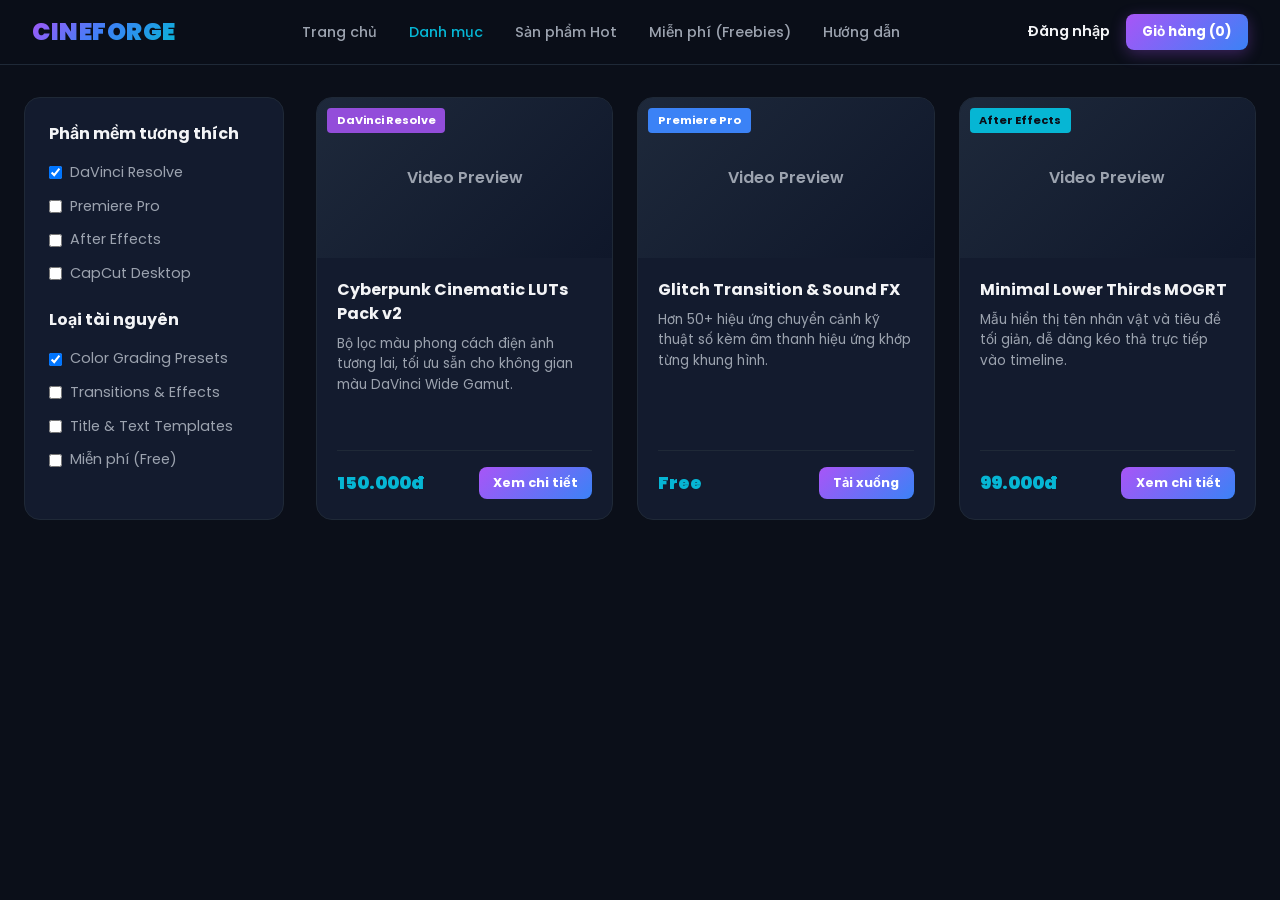
==== danh_muc.html @ b5e8103b "first commit" ====
<!doctype html>
<html lang="vi">
  <head>
    <meta charset="UTF-8" />
    <meta name="viewport" content="width=device-width, initial-scale=1.0" />
    <title>Danh mục tài nguyên - CineForge</title>
    <!-- Google Fonts -->
    <link
      href="https://fonts.googleapis.com/css2?family=Inter:wght@400;500;600;700;900&family=Poppins:wght@400;600;700;900&display=swap"
      rel="stylesheet"
    />
    <!-- File CSS chung -->
    <link rel="stylesheet" href="style.css" />
  </head>
  <body>
    <!-- Navigation Bar -->
    <header>
      <div class="nav-container">
        <div class="logo">CINEFORGE</div>
        <ul class="nav-links">
          <li><a href="index.html">Trang chủ</a></li>
          <li>
            <a href="danh_muc.html" style="color: var(--neon-cyan)">Danh mục</a>
          </li>
          <li><a href="san_pham.html">Sản phẩm Hot</a></li>
          <li><a href="free.html">Miễn phí (Freebies)</a></li>
          <li><a href="help.html">Hướng dẫn</a></li>
        </ul>
        <div class="nav-actions">
          <a href="login.html" class="login-btn">Đăng nhập</a>
          <a href="gio_hang.html" class="cart-btn">Giỏ hàng (0)</a>
        </div>
      </div>
    </header>

    <!-- Main Shop Section -->
    <div class="shop-container">
      <!-- Bộ lọc bên trái -->
      <aside class="filter-sidebar">
        <div class="filter-group">
          <h3>Phần mềm tương thích</h3>
          <ul class="filter-options">
            <li>
              <label><input type="checkbox" checked /> DaVinci Resolve</label>
            </li>
            <li>
              <label><input type="checkbox" /> Premiere Pro</label>
            </li>
            <li>
              <label><input type="checkbox" /> After Effects</label>
            </li>
            <li>
              <label><input type="checkbox" /> CapCut Desktop</label>
            </li>
          </ul>
        </div>
        <div class="filter-group">
          <h3>Loại tài nguyên</h3>
          <ul class="filter-options">
            <li>
              <label
                ><input type="checkbox" checked /> Color Grading Presets</label
              >
            </li>
            <li>
              <label><input type="checkbox" /> Transitions & Effects</label>
            </li>
            <li>
              <label><input type="checkbox" /> Title & Text Templates</label>
            </li>
            <li>
              <label><input type="checkbox" /> Miễn phí (Free)</label>
            </li>
          </ul>
        </div>
      </aside>

      <!-- Danh sách sản phẩm bên phải -->
      <main class="product-grid">
        <!-- Sản phẩm 1 -->
        <div class="product-card">
          <div class="product-thumb">
            <span class="product-badge">DaVinci Resolve</span>
            <span>Video Preview</span>
          </div>
          <div class="product-content">
            <h3 class="product-title">Cyberpunk Cinematic LUTs Pack v2</h3>
            <p class="product-desc">
              Bộ lọc màu phong cách điện ảnh tương lai, tối ưu sẵn cho không
              gian màu DaVinci Wide Gamut.
            </p>
            <div class="product-footer">
              <span class="product-price">150.000đ</span>
              <a href="#" class="btn-buy">Xem chi tiết</a>
            </div>
          </div>
        </div>

        <!-- Sản phẩm 2 -->
        <div class="product-card">
          <div class="product-thumb">
            <span class="product-badge" style="background: var(--electric-blue)"
              >Premiere Pro</span
            >
            <span>Video Preview</span>
          </div>
          <div class="product-content">
            <h3 class="product-title">Glitch Transition & Sound FX</h3>
            <p class="product-desc">
              Hơn 50+ hiệu ứng chuyển cảnh kỹ thuật số kèm âm thanh hiệu ứng
              khớp từng khung hình.
            </p>
            <div class="product-footer">
              <span class="product-price">Free</span>
              <a href="#" class="btn-buy">Tải xuống</a>
            </div>
          </div>
        </div>

        <!-- Sản phẩm 3 -->
        <div class="product-card">
          <div class="product-thumb">
            <span
              class="product-badge"
              style="background: var(--neon-cyan); color: #0b0f19"
              >After Effects</span
            >
            <span>Video Preview</span>
          </div>
          <div class="product-content">
            <h3 class="product-title">Minimal Lower Thirds MOGRT</h3>
            <p class="product-desc">
              Mẫu hiển thị tên nhân vật và tiêu đề tối giản, dễ dàng kéo thả
              trực tiếp vào timeline.
            </p>
            <div class="product-footer">
              <span class="product-price">99.000đ</span>
              <a href="#" class="btn-buy">Xem chi tiết</a>
            </div>
          </div>
        </div>
      </main>
    </div>
    <script src="script.js"></script>
  </body>
</html>
---- style.css ----
/* Thiết lập chung & Biến màu chủ đạo Dark Mode */
:root {
  --bg-dark: #0b0f19;
  --bg-card: #131b2e;
  --neon-purple: #a855f7;
  --electric-blue: #3b82f6;
  --neon-cyan: #06b6d4;
  --text-main: #f3f4f6;
  --text-muted: #9ca3af;
  --border-color: #1f2937;
}

* {
  margin: 0;
  padding: 0;
  box-sizing: border-box;
}

body {
  background-color: var(--bg-dark);
  color: var(--text-main);
  font-family: "Poppins", "Inter", sans-serif;
  line-height: 1.5;
  overflow-x: hidden;
}

/* Header & Navigation */
header {
  position: sticky;
  top: 0;
  z-index: 50;
  background-color: rgba(11, 15, 25, 0.85);
  backdrop-filter: blur(10px);
  border-bottom: 1px solid var(--border-color);
}

.nav-container {
  max-width: 1280px;
  margin: 0 auto;
  padding: 0 1.5rem;
  height: 4rem;
  display: flex;
  align-items: center;
  justify-content: space-between;
}

.logo {
  font-size: 1.5rem;
  font-weight: 900;
  background: linear-gradient(
    135deg,
    var(--neon-purple),
    var(--electric-blue),
    var(--neon-cyan)
  );
  -webkit-background-clip: text;
  -webkit-text-fill-color: transparent;
  letter-spacing: 0.5px;
}

.nav-links {
  display: flex;
  gap: 2rem;
  list-style: none;
}

.nav-links a {
  color: var(--text-muted);
  text-decoration: none;
  font-size: 0.9rem;
  font-weight: 500;
  transition: color 0.2s;
}

.nav-links a:hover {
  color: var(--neon-cyan);
}

.nav-actions {
  display: flex;
  align-items: center;
  gap: 1rem;
}

.login-btn {
  color: var(--text-main);
  text-decoration: none;
  font-size: 0.9rem;
  font-weight: 600;
  transition: color 0.2s;
}

.login-btn:hover {
  color: var(--neon-purple);
}

.cart-btn {
  background: linear-gradient(135deg, var(--neon-purple), var(--electric-blue));
  color: white;
  padding: 0.5rem 1rem;
  border-radius: 0.5rem;
  font-size: 0.85rem;
  font-weight: 700;
  text-decoration: none;
  box-shadow: 0 4px 15px rgba(168, 85, 247, 0.3);
  transition: opacity 0.2s;
}

.cart-btn:hover {
  opacity: 0.9;
}

/* file cấu hình nếu muốn nó dịnh chuyển chử khi phóng to thu nhỏ */
/* .hero {
  position: relative;
  padding: 6rem 1rem 8rem;
  text-align: center;
}

.hero-badge {
  display: inline-block;
  padding: 0.35rem 1rem;
  margin-bottom: 1.5rem;
  font-size: 0.75rem;
  font-weight: 600;
  text-transform: uppercase;
  letter-spacing: 1px;
  color: var(--neon-cyan);
  background-color: rgba(6, 182, 212, 0.1);
  border: 1px solid rgba(6, 182, 212, 0.3);
  border-radius: 50px;
}

.hero h1 {
  font-size: clamp(2.5rem, 5vw, 4rem);
  font-weight: 900;
  max-width: 900px;
  margin: 0 auto 1.5rem;
  line-height: 1.2;
}

.hero h1 span {
  background: linear-gradient(135deg, var(--neon-purple), var(--neon-cyan));
  -webkit-background-clip: text;
  -webkit-text-fill-color: transparent;
}

.hero p {
  color: var(--text-muted);
  font-size: 1.1rem;
  max-width: 650px;
  margin: 0 auto 2.5rem;
} */

/* Hero Section - Đã tối ưu chống dịch chuyển chữ */
.hero {
  position: relative;
  padding: 5rem 1rem 6rem;
  text-align: center;
  max-width: 1000px; /* Giới hạn khung chứa để chữ không bị bè ra quá rộng */
  margin: 0 auto;
}

.hero-badge {
  display: inline-block;
  padding: 0.35rem 1rem;
  margin-bottom: 1.5rem;
  font-size: 0.75rem;
  font-weight: 600;
  text-transform: uppercase;
  letter-spacing: 1px;
  color: var(--neon-cyan);
  background-color: rgba(6, 182, 212, 0.1);
  border: 1px solid rgba(6, 182, 212, 0.3);
  border-radius: 50px;
}

.hero h1 {
  /* Dùng kích thước ổn định hơn, hạn chế dùng vw quá lớn gây giật chữ */
  font-size: clamp(2rem, 3.5vw, 3.5rem);
  font-weight: 900;
  width: 100%;
  margin: 0 auto 1.5rem;
  line-height: 1.25;
  word-break: keep-all; /* Tránh ngắt từ tiếng Anh/Việt tùy tiện */
}

.hero h1 span {
  background: linear-gradient(135deg, var(--neon-purple), var(--neon-cyan));
  -webkit-background-clip: text;
  -webkit-text-fill-color: transparent;
  display: inline-block; /* Giúp cụm chữ màu không bị trôi dòng độc lập lỗi */
}

.hero p {
  color: var(--text-muted);
  font-size: 1rem;
  max-width: 600px;
  margin: 0 auto 2.5rem;
  line-height: 1.6;
}

.hero-buttons {
  display: flex;
  justify-content: center;
  gap: 1rem;
  flex-wrap: wrap;
}

.btn-primary {
  background: linear-gradient(135deg, var(--neon-purple), var(--electric-blue));
  color: white;
  padding: 0.9rem 2rem;
  border-radius: 0.75rem;
  font-weight: 700;
  text-decoration: none;
  box-shadow: 0 8px 25px rgba(168, 85, 247, 0.35);
  transition: transform 0.2s;
}

.btn-primary:hover {
  transform: translateY(-2px);
}

.btn-secondary {
  background-color: var(--bg-card);
  color: var(--text-main);
  border: 1px solid var(--border-color);
  padding: 0.9rem 2rem;
  border-radius: 0.75rem;
  font-weight: 700;
  text-decoration: none;
  transition: border-color 0.2s;
}

.btn-secondary:hover {
  border-color: var(--text-muted);
}

/* tab danh mục */
/* Shop Page Specific Styles */
.shop-container {
  max-width: 1280px;
  margin: 2rem auto;
  padding: 0 1.5rem;
  display: grid;
  grid-template-columns: 260px 1fr;
  gap: 2rem;
}

@media (max-width: 768px) {
  .shop-container {
    grid-template-columns: 1fr;
  }
}

/* Sidebar Filter */
.filter-sidebar {
  background-color: var(--bg-card);
  border: 1px solid var(--border-color);
  border-radius: 1rem;
  padding: 1.5rem;
  height: fit-content;
}

.filter-group h3 {
  font-size: 1rem;
  font-weight: 700;
  margin-bottom: 1rem;
  color: var(--text-main);
}

.filter-options {
  list-style: none;
  display: flex;
  flex-direction: column;
  gap: 0.75rem;
  margin-bottom: 1.5rem;
}

.filter-options label {
  display: flex;
  align-items: center;
  gap: 0.5rem;
  color: var(--text-muted);
  font-size: 0.9rem;
  cursor: pointer;
  transition: color 0.2s;
}

.filter-options label:hover {
  color: var(--neon-cyan);
}

/* Product Grid */
.product-grid {
  display: grid;
  grid-template-columns: repeat(auto-fill, minmax(280px, 1fr));
  gap: 1.5rem;
}

.product-card {
  background-color: var(--bg-card);
  border: 1px solid var(--border-color);
  border-radius: 1rem;
  overflow: hidden;
  transition:
    transform 0.2s,
    border-color 0.2s;
  display: flex;
  flex-direction: column;
}

.product-card:hover {
  transform: translateY(-4px);
  border-color: var(--neon-purple);
}

.product-thumb {
  position: relative;
  width: 100%;
  height: 160px;
  background: linear-gradient(135deg, #1e293b, #0f172a);
  display: flex;
  align-items: center;
  justify-content: center;
  color: var(--text-muted);
  font-weight: 600;
}

.product-badge {
  position: absolute;
  top: 10px;
  left: 10px;
  background: rgba(168, 85, 247, 0.85);
  backdrop-filter: blur(4px);
  color: white;
  font-size: 0.7rem;
  font-weight: 700;
  padding: 0.25rem 0.6rem;
  border-radius: 4px;
}

.product-content {
  padding: 1.25rem;
  display: flex;
  flex-direction: column;
  flex-grow: 1;
}

.product-title {
  font-size: 1rem;
  font-weight: 700;
  margin-bottom: 0.5rem;
  color: var(--text-main);
}

.product-desc {
  font-size: 0.85rem;
  color: var(--text-muted);
  margin-bottom: 1rem;
  flex-grow: 1;
}

.product-footer {
  display: flex;
  align-items: center;
  justify-content: space-between;
  border-top: 1px solid var(--border-color);
  padding-top: 1rem;
  margin-top: auto;
}

.product-price {
  font-size: 1.1rem;
  font-weight: 900;
  color: var(--neon-cyan);
}

.btn-buy {
  background: linear-gradient(135deg, var(--neon-purple), var(--electric-blue));
  color: white;
  padding: 0.4rem 0.9rem;
  border-radius: 0.5rem;
  font-size: 0.8rem;
  font-weight: 700;
  text-decoration: none;
  transition: opacity 0.2s;
}

.btn-buy:hover {
  opacity: 0.9;
}

/* tab sản phẩm */
/* Product Detail Page Styles */
.product-detail-container {
  max-width: 1200px;
  margin: 2.5rem auto;
  padding: 0 1.5rem;
  display: grid;
  grid-template-columns: 1.2fr 1fr;
  gap: 3rem;
}

@media (max-width: 900px) {
  .product-detail-container {
    grid-template-columns: 1fr;
  }
}

.product-media-preview {
  width: 100%;
  aspect-ratio: 16/9;
  background: linear-gradient(135deg, #1e293b, #0f172a);
  border: 1px solid var(--border-color);
  border-radius: 1rem;
  display: flex;
  flex-direction: column;
  align-items: center;
  justify-content: center;
  color: var(--text-muted);
  font-weight: 600;
  margin-bottom: 1.5rem;
  position: relative;
  overflow: hidden;
}

.product-info-box {
  background-color: var(--bg-card);
  border: 1px solid var(--border-color);
  border-radius: 1rem;
  padding: 2rem;
}

.product-specs {
  display: grid;
  grid-template-columns: 1fr 1fr;
  gap: 1rem;
  margin: 1.5rem 0;
  padding: 1.25rem 0;
  border-top: 1px solid var(--border-color);
  border-bottom: 1px solid var(--border-color);
}

.spec-item span {
  display: block;
  font-size: 0.8rem;
  color: var(--text-muted);
}

.spec-item strong {
  font-size: 0.95rem;
  color: var(--text-main);
}

.price-tag {
  font-size: 2rem;
  font-weight: 900;
  color: var(--neon-cyan);
  margin-bottom: 1rem;
}

.install-guide {
  margin-top: 1.5rem;
  background: rgba(168, 85, 247, 0.05);
  border: 1px dashed rgba(168, 85, 247, 0.3);
  padding: 1rem;
  border-radius: 0.75rem;
}

.install-guide h4 {
  color: var(--neon-purple);
  font-size: 0.95rem;
  margin-bottom: 0.5rem;
}

.install-guide p {
  font-size: 0.85rem;
  color: var(--text-muted);
}
/*  */
/* Hiệu ứng nhịp tim cho nút */
.pulse-icon {
  display: inline-block;
  animation: pulse 1.5s infinite;
  margin-right: 6px; /* Khoảng cách giữa icon và chữ */
  font-size: 1.1em;
}

@keyframes pulse {
  0% {
    transform: scale(1);
    opacity: 0.8;
  }
  50% {
    transform: scale(1.2);
    opacity: 1;
  }
  100% {
    transform: scale(1);
    opacity: 0.8;
  }
}
/*  */
/* tab help */
/* Help Page Styles */
.help-container {
  max-width: 900px;
  margin: 3rem auto;
  padding: 0 1.5rem;
}

.help-section {
  margin-bottom: 2.5rem;
}

.help-section h2 {
  font-size: 1.5rem;
  font-weight: 800;
  margin-bottom: 1.25rem;
  color: var(--text-main);
  display: flex;
  align-items: center;
  gap: 0.5rem;
}

.faq-box {
  background-color: var(--bg-card);
  border: 1px solid var(--border-color);
  border-radius: 1rem;
  padding: 1.5rem;
  margin-bottom: 1rem;
  transition: border-color 0.2s;
}

.faq-box:hover {
  border-color: var(--neon-cyan);
}

.faq-question {
  font-size: 1.05rem;
  font-weight: 700;
  color: var(--text-main);
  margin-bottom: 0.5rem;
}

.faq-answer {
  font-size: 0.9rem;
  color: var(--text-muted);
  line-height: 1.6;
}

/* Đăng nhập */
/* Google */
/* Style cho nút đăng nhập Google trong Modal */
#googleLoginBtn {
  width: 100%;
  padding: 0.75rem;
  background-color: #ffffff;
  color: #374151;
  border: 1px solid var(--border-color);
  border-radius: 0.5rem;
  font-weight: 600;
  font-size: 0.95rem;
  cursor: pointer;
  display: flex;
  align-items: center;
  justify-content: center;
  gap: 0.75rem;
  margin-bottom: 1.25rem;
  transition:
    background-color 0.2s,
    transform 0.1s;
}

#googleLoginBtn:hover {
  background-color: #f3f4f6; /* Đổi màu nhẹ khi rê chuột vào */
}
/*  */
/* Modal Popup Styles */
.modal-overlay {
  display: none; /* Mặc định ẩn đi */
  position: fixed;
  top: 0;
  left: 0;
  width: 100%;
  height: 100%;
  background-color: rgba(0, 0, 0, 0.7);
  backdrop-filter: blur(5px);
  z-index: 1000;
  justify-content: center;
  align-items: center;
}

.modal-container {
  background-color: var(--bg-card);
  border: 1px solid var(--border-color);
  border-radius: 1.25rem;
  padding: 2.5rem;
  width: 100%;
  max-width: 400px;
  box-shadow: 0 20px 40px rgba(0, 0, 0, 0.5);
  position: relative;
  animation: modalScale 0.3s ease-in-out;
}

@keyframes modalScale {
  from {
    transform: scale(0.8);
    opacity: 0;
  }
  to {
    transform: scale(1);
    opacity: 1;
  }
}

.modal-close {
  position: absolute;
  top: 1.25rem;
  right: 1.25rem;
  background: none;
  border: none;
  color: var(--text-muted);
  font-size: 1.5rem;
  cursor: pointer;
  transition: color 0.2s;
}

.modal-close:hover {
  color: var(--text-main);
}

.form-group {
  margin-bottom: 1.25rem;
}

.form-group label {
  display: block;
  font-size: 0.9rem;
  color: var(--text-muted);
  margin-bottom: 0.5rem;
}

.form-group input {
  width: 100%;
  padding: 0.75rem 1rem;
  background-color: #0b0f19;
  border: 1px solid var(--border-color);
  border-radius: 0.5rem;
  color: var(--text-main);
  font-size: 1rem;
  outline: none;
  transition: border-color 0.2s;
}

.form-group input:focus {
  border-color: var(--neon-cyan);
}

.modal-submit-btn {
  width: 100%;
  padding: 0.75rem;
  background: linear-gradient(135deg, var(--neon-purple), var(--electric-blue));
  color: white;
  border: none;
  border-radius: 0.5rem;
  font-weight: 700;
  font-size: 1rem;
  cursor: pointer;
  margin-top: 0.5rem;
  transition: opacity 0.2s;
}

.modal-submit-btn:hover {
  opacity: 0.9;
}

/* khám phá */
/* Tinh chỉnh lại thanh header cho thoáng và đẹp hơn */
.header {
  display: flex;
  justify-content: space-between;
  align-items: center;
  padding: 1.25rem 5%; /* Thêm khoảng đệm trên dưới và trái phải */
  background-color: var(--bg-card, #0b0f19);
  border-bottom: 1px solid var(--border-color, #1f293d);
  position: sticky;
  top: 0;
  z-index: 100;
}

.logo {
  font-size: 1.5rem;
  font-weight: 900;
  color: var(--neon-purple, #a855f7);
}

.nav-links {
  display: flex;
  gap: 2rem; /* Khoảng cách giữa các mục menu */
}

.nav-links a {
  color: var(--text-muted, #9ca3af);
  text-decoration: none;
  font-weight: 500;
  transition: color 0.2s;
}

.nav-links a:hover,
.nav-links a.active {
  color: #ffffff;
}

.login-btn {
  text-decoration: none;
  color: var(--text-main, #ffffff);
  font-weight: 600;
}

/* Giỏ hàng */
.cart-actions {
  display: flex !important;
  gap: 15px !important;
  width: 100% !important;
  margin-top: 20px !important;
}

.cart-actions .btn-back,
.cart-actions .btn-checkout {
  flex: 1 !important;
  width: 50% !important;
  padding: 12px 20px !important;
  font-size: 1rem !important;
  font-weight: 600 !important;
  border-radius: 8px !important;
  text-align: center !important;
  display: inline-flex !important;
  justify-content: center !important;
  align-items: center !important;
  box-sizing: border-box !important;
  text-decoration: none !important;
}

.cart-actions .btn-back {
  background-color: transparent !important;
  border: 1px solid rgba(255, 255, 255, 0.2) !important;
  color: #d1d5db !important;
}

.cart-actions .btn-checkout {
  background: linear-gradient(135deg, #00f2fe, #4facfe) !important;
  color: #0b0f19 !important;
  border: none !important;
  cursor: pointer !important;
}
/*  */
/* download */
/* --- CSS RIÊNG CHO TRANG DOWNLOAD / FREEBIES --- */
/* body {
  background-color: #0b0f19 !important;
  color: #f3f4f6 !important;
  font-family: inherit;
  margin: 0;
  padding: 0;
}

.freebies-section {
  max-width: 1100px;
  margin: 4rem auto;
  padding: 0 2rem;
}

.freebies-header {
  text-align: center;
  margin-bottom: 3.5rem;
}

.freebies-badge {
  display: inline-block;
  padding: 0.4rem 1.2rem;
  font-size: 0.75rem;
  font-weight: 600;
  text-transform: uppercase;
  letter-spacing: 1.5px;
  color: #00f2fe;
  background-color: rgba(6, 182, 212, 0.1);
  border: 1px solid rgba(6, 182, 212, 0.3);
  border-radius: 50px;
  margin-bottom: 1.2rem;
}

.freebies-header h2 {
  font-size: 2.5rem;
  font-weight: 800;
  color: #ffffff;
  margin-bottom: 0.75rem;
}

.freebies-header h2 span {
  background: linear-gradient(135deg, #a855f7, #00f2fe);
  -webkit-background-clip: text;
  -webkit-text-fill-color: transparent;
}

.freebies-header p {
  color: #9ca3af;
  font-size: 1.05rem;
}

.freebies-grid {
  display: grid;
  grid-template-columns: repeat(auto-fit, minmax(340px, 1fr));
  gap: 2.5rem;
}

.freebie-card {
  background-color: #121826;
  border: 1px solid rgba(255, 255, 255, 0.08);
  border-radius: 1rem;
  overflow: hidden;
  transition: all 0.3s ease;
  box-shadow: 0 10px 30px rgba(0, 0, 0, 0.4);
}

.freebie-card:hover {
  border-color: rgba(0, 242, 254, 0.35);
  transform: translateY(-5px);
  box-shadow: 0 15px 35px rgba(0, 242, 254, 0.15);
}

.freebie-banner {
  height: 180px;
  background: linear-gradient(135deg, #1f2937, #111827);
  display: flex;
  align-items: center;
  justify-content: center;
  color: #00f2fe;
  font-weight: 700;
  font-size: 1.15rem;
  border-bottom: 1px solid rgba(255, 255, 255, 0.06);
  text-align: center;
  padding: 0 1rem;
}

.freebie-body {
  padding: 1.8rem;
}

.freebie-name {
  font-size: 1.2rem;
  font-weight: 700;
  color: #ffffff;
  margin-bottom: 0.6rem;
}

.freebie-text {
  color: #9ca3af;
  font-size: 0.95rem;
  margin-bottom: 2rem;
  line-height: 1.6;
}

.freebie-footer {
  display: flex;
  justify-content: space-between;
  align-items: center;
}

.freebie-price {
  color: #00f2fe;
  font-weight: 800;
  font-size: 1.3rem;
}

.btn-download {
  padding: 0.7rem 1.4rem;
  background: linear-gradient(135deg, #00f2fe, #4facfe);
  color: #0b0f19;
  font-weight: 700;
  border: none;
  border-radius: 0.5rem;
  cursor: pointer;
  transition: all 0.2s ease;
  box-shadow: 0 4px 15px rgba(0, 242, 254, 0.25);
}

.btn-download:hover {
  opacity: 0.9;
  transform: translateY(-2px);
  box-shadow: 0 6px 20px rgba(0, 242, 254, 0.45);
} */

/* logout */
.logout-btn {
  background-color: #ef4444; /* Màu đỏ nổi bật cho nút thoát */
  color: #ffffff;
  font-weight: 600;
  padding: 0.5rem 1rem;
  border: none;
  border-radius: 0.5rem;
  cursor: pointer;
  transition: background-color 0.2s;
}

.logout-btn:hover {
  background-color: #dc2626;
}

/* name */
#custom-toast {
  position: fixed;
  bottom: 20px;
  right: 20px;
  background: #121824;
  color: #fff;
  padding: 1rem 1.5rem;
  border-radius: 0.75rem;
  border: 1px solid #38bdf8;
  box-shadow: 0 10px 25px rgba(0, 0, 0, 0.5);
  z-index: 10000;
  display: flex;
  align-items: center;
  gap: 0.75rem;
  transform: translateY(100px);
  opacity: 0;
  transition: all 0.3s ease;
}
#custom-toast.show {
  transform: translateY(0);
  opacity: 1;
}

/* FREE */
/* Ẩn hộp thông báo khi vừa vào trang */
#custom-toast {
  display: none !important;
  position: fixed;
  bottom: 20px;
  right: 20px;
  background: #0b0f19;
  border: 1px solid var(--neon-cyan);
  color: #fff;
  padding: 1rem 1.5rem;
  border-radius: 0.5rem;
  box-shadow: 0 4px 12px rgba(0, 0, 0, 0.5);
  z-index: 9999;
}

/* Ẩn Modal QR mặc định khi mới vào trang */
/* #qr-modal,
.qr-modal-container {
  display: none !important;
} */

button[onclick*="closeQRModal"] {
  display: none !important;
}

.nav-container {
  width: 100%; /* Trải dài toàn bộ chiều ngang */
  max-width: 100% !important; /* Bỏ giới hạn chiều rộng cũ */
  padding: 0 2rem; /* Tạo khoảng cách đệm hai bên cho đẹp mắt không bị sát mép */
  display: flex;
  justify-content: space-between;
  align-items: center;
}
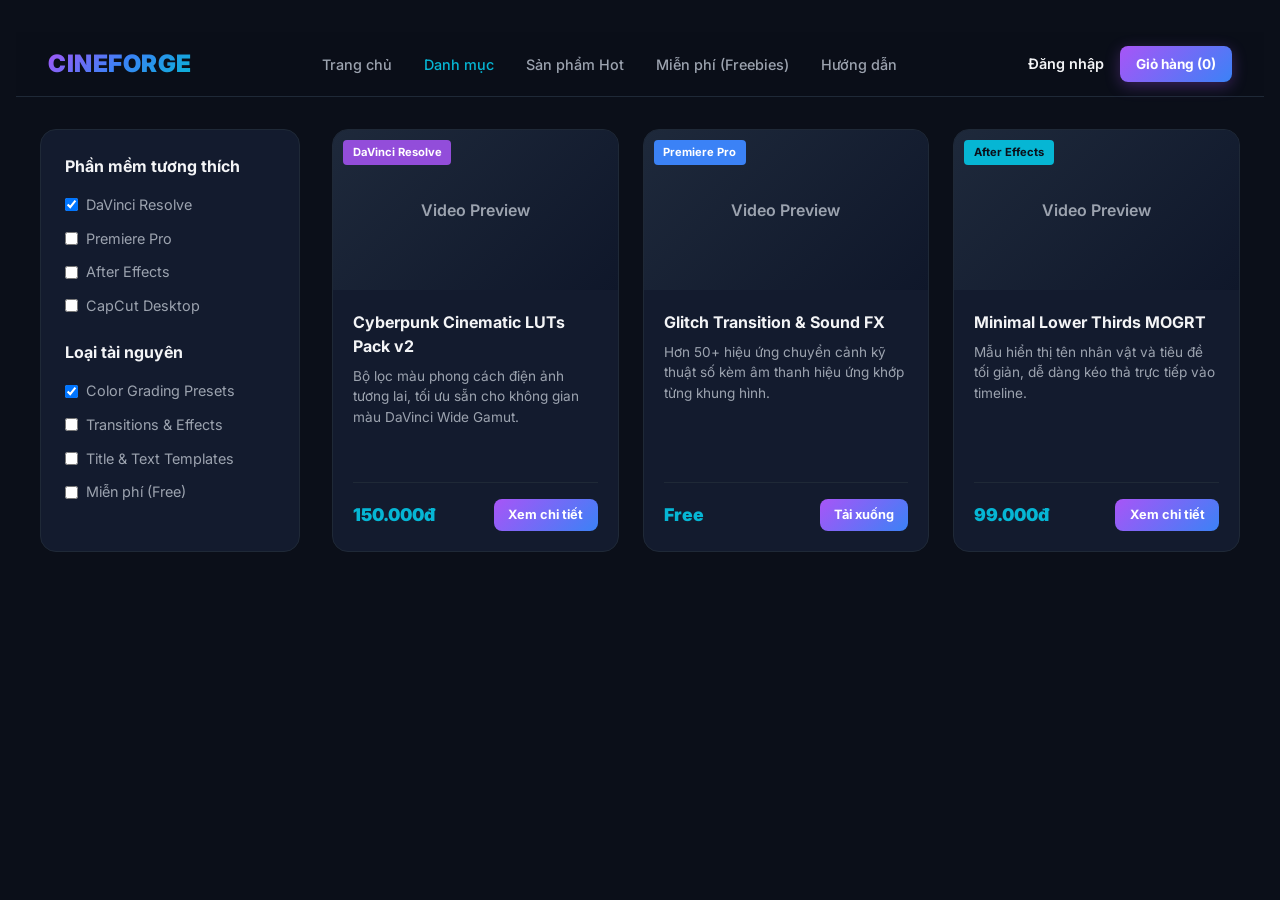
==== commit 19c78f30: "Update lần 2: chỉnh sửa phần thanh toán, download" ====
--- a/danh_muc.html
+++ b/danh_muc.html
@@ -4,6 +4,7 @@
     <meta charset="UTF-8" />
     <meta name="viewport" content="width=device-width, initial-scale=1.0" />
     <title>Danh mục tài nguyên - CineForge</title>
+    <link rel="icon" type="image/svg+xml" href="fabicon.svg" />
     <!-- Google Fonts -->
     <link
       href="https://fonts.googleapis.com/css2?family=Inter:wght@400;500;600;700;900&family=Poppins:wght@400;600;700;900&display=swap"
--- a/style.css
+++ b/style.css
@@ -967,3 +967,155 @@
   justify-content: space-between;
   align-items: center;
 }
+
+/* QR */
+body {
+  background-color: #0b0f19;
+  color: #fff;
+  font-family: "Inter", sans-serif;
+  margin: 0;
+  padding: 2rem 1rem;
+}
+
+.checkout-card {
+  max-width: 500px;
+  margin: 0 auto;
+  background: #121824;
+  border: 1px solid #1f2937;
+  padding: 2.5rem;
+  border-radius: 1.25rem;
+  box-shadow: 0 20px 40px rgba(0, 0, 0, 0.7);
+  box-sizing: border-box;
+}
+
+.checkout-title {
+  font-size: 1.5rem;
+  font-weight: 900;
+  margin-bottom: 0.5rem;
+  color: #38bdf8;
+  text-align: center;
+}
+
+.checkout-subtitle {
+  text-align: center;
+  color: #94a3b8;
+  margin-bottom: 1.5rem;
+  font-size: 0.95rem;
+}
+
+.section-title {
+  font-size: 1rem;
+  font-weight: 700;
+  margin-bottom: 0.5rem;
+  color: #fff;
+}
+
+.input-field {
+  width: 100%;
+  background: #0b0f19;
+  border: 1px solid #374151;
+  padding: 0.85rem 1rem;
+  border-radius: 0.5rem;
+  color: #fff;
+  font-size: 0.95rem;
+  outline: none;
+  box-sizing: border-box;
+}
+
+.qr-box {
+  background: #0b0f19;
+  border: 1px solid #3b82f6;
+  border-radius: 1rem;
+  padding: 1.5rem;
+  text-align: center;
+  margin-bottom: 1.5rem;
+}
+
+.qr-image-wrapper {
+  background: #fff;
+  padding: 0.75rem;
+  border-radius: 0.75rem;
+  display: inline-block;
+  margin-bottom: 1rem;
+}
+
+.qr-image {
+  width: 200px;
+  height: 200px;
+  display: block;
+}
+
+.qr-info {
+  font-size: 0.85rem;
+  color: #94a3b8;
+  text-align: left;
+  background: #121824;
+  padding: 0.75rem;
+  border-radius: 0.5rem;
+  border: 1px solid #374151;
+}
+
+.btn-primary {
+  background: linear-gradient(135deg, #38bdf8, #3b82f6);
+  color: #fff;
+  border: none;
+  padding: 0.9rem;
+  border-radius: 0.75rem;
+  font-weight: bold;
+  cursor: pointer;
+  font-size: 1rem;
+  width: 100%;
+  box-sizing: border-box;
+}
+
+.btn-secondary {
+  background: transparent;
+  color: #94a3b8;
+  border: 1px solid #374151;
+  padding: 0.75rem;
+  border-radius: 0.75rem;
+  text-align: center;
+  text-decoration: none;
+  font-weight: 600;
+  font-size: 0.95rem;
+  display: block;
+  box-sizing: border-box;
+}
+
+@keyframes spin {
+  0% {
+    transform: rotate(0deg);
+  }
+  100% {
+    transform: rotate(360deg);
+  }
+}
+
+.loading-overlay {
+  position: fixed;
+  inset: 0;
+  background: rgba(0, 0, 0, 0.9);
+  z-index: 9999;
+  display: flex;
+  flex-direction: column;
+  justify-content: center;
+  align-items: center;
+  color: #fff;
+  font-family: "Inter", sans-serif;
+}
+
+.loading-spinner {
+  border: 4px solid #1f2937;
+  border-top: 4px solid #38bdf8;
+  border-radius: 50%;
+  width: 50px;
+  height: 50px;
+  animation: spin 1s linear infinite;
+  margin-bottom: 1rem;
+}
+
+.stk-highlight {
+  color: #38bdf8;
+  font-weight: 700;
+  letter-spacing: 0.5px;
+}
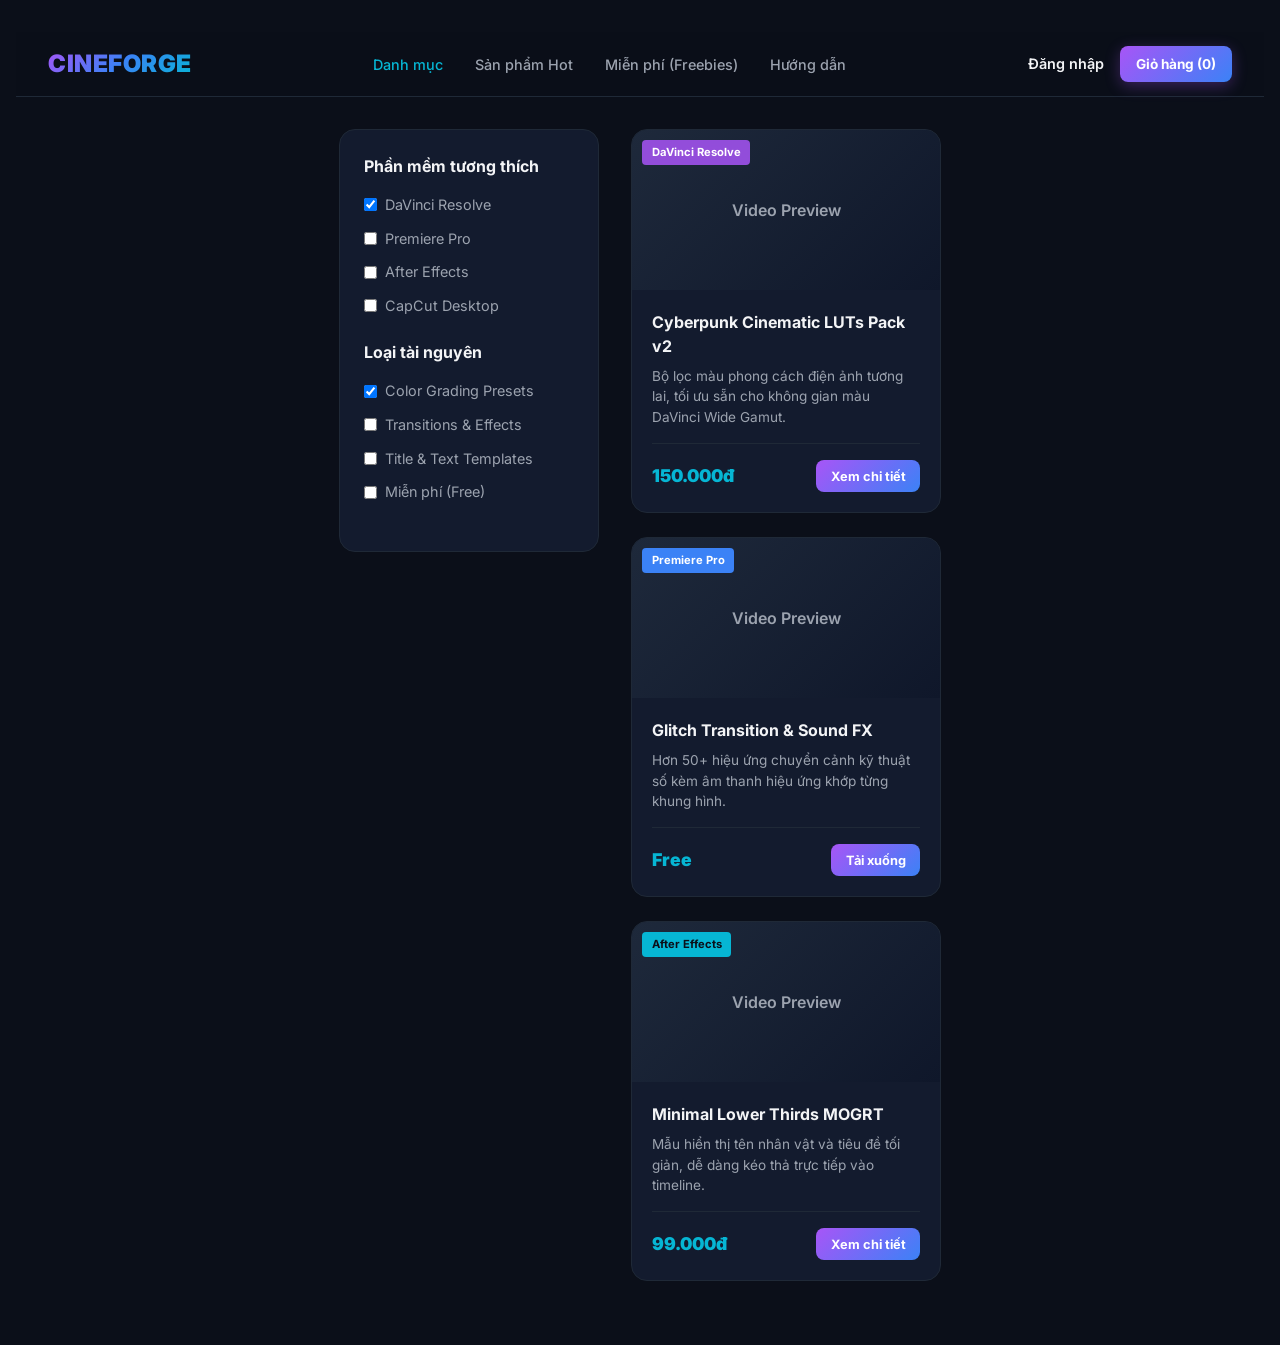
==== commit 631ec2ad: "update home" ====
--- a/danh_muc.html
+++ b/danh_muc.html
@@ -19,7 +19,6 @@
       <div class="nav-container">
         <div class="logo">CINEFORGE</div>
         <ul class="nav-links">
-          <li><a href="index.html">Trang chủ</a></li>
           <li>
             <a href="danh_muc.html" style="color: var(--neon-cyan)">Danh mục</a>
           </li>
--- a/style.css
+++ b/style.css
@@ -1119,3 +1119,28 @@
   font-weight: 700;
   letter-spacing: 0.5px;
 }
+
+/* Khung bọc chung cho toàn bộ nội dung giỏ hàng */
+.cart-wrapper {
+  max-width: 650px;
+  margin: 2rem auto;
+  padding: 0 1rem;
+  box-sizing: border-box;
+}
+
+/* Ép các dòng sản phẩm trong giỏ hàng co lại đúng bằng khung */
+#cartItemsContainer > div {
+  max-width: 100% !important;
+  margin-left: auto !important;
+  margin-right: auto !important;
+  box-sizing: border-box;
+}
+
+/* Khóa kích thước khung thanh toán bằng với khung giỏ hàng */
+body > div {
+  max-width: 650px !important;
+  margin: 2rem auto !important;
+  box-sizing: border-box;
+}
+
+/* Back top-left */
